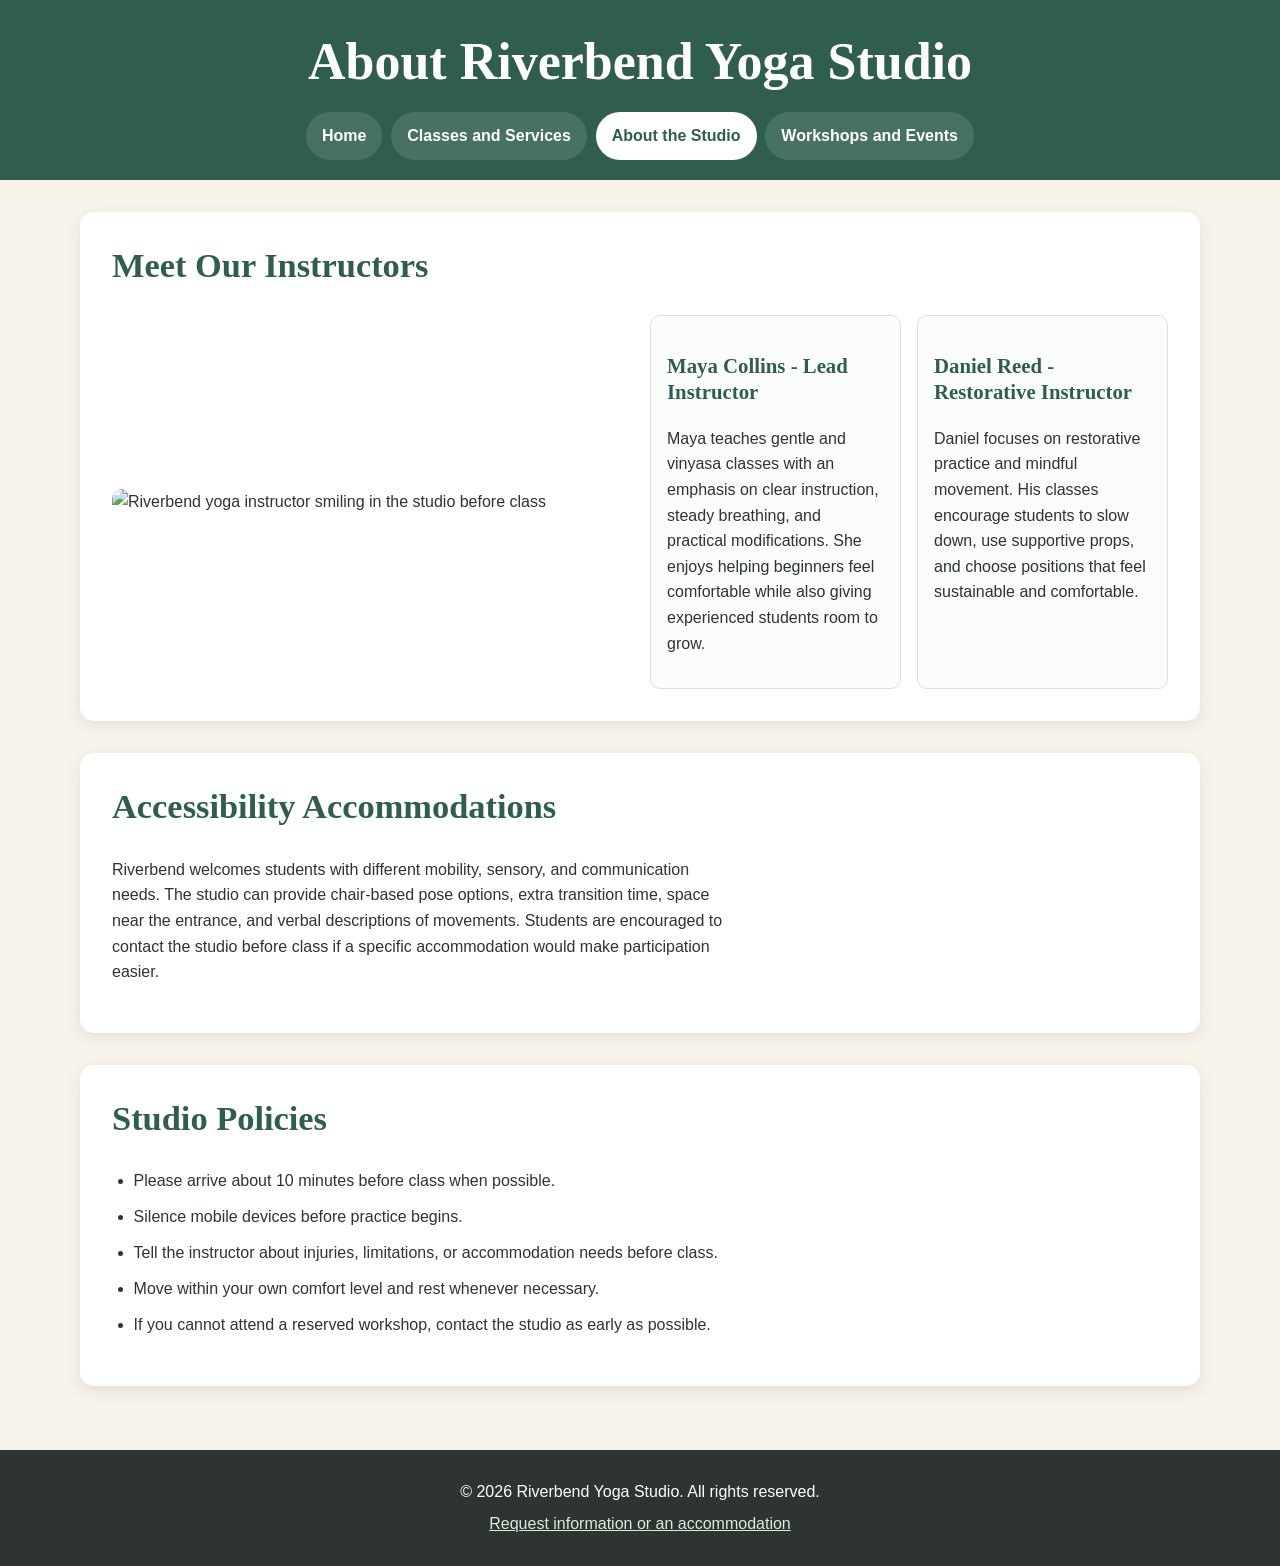
==== about.html @ 251b4068 "Add files via upload Add Riverbend Yoga Studio website" ====
<!DOCTYPE html>
<html lang="en">
<head>
    <meta charset="UTF-8">
    <meta name="viewport" content="width=device-width, initial-scale=1.0">
    <title>Riverbend Yoga Studio | About</title>
    <link rel="stylesheet" href="styles.css">
</head>
<body>
    <header>
        <h1>About Riverbend Yoga Studio</h1>
        <nav aria-label="Main navigation">
            <a href="index.html">Home</a>
            <a href="services.html">Classes and Services</a>
            <a href="about.html" aria-current="page">About the Studio</a>
            <a href="events.html">Workshops and Events</a>
        </nav>
    </header>

    <main>
        <section aria-labelledby="instructors-heading">
            <h2 id="instructors-heading">Meet Our Instructors</h2>
            <div class="split-layout">
                <img src="yoga-instructor.jpg" alt="Riverbend yoga instructor smiling in the studio before class">
                <div class="card-grid">
                    <article class="card">
                        <h3>Maya Collins - Lead Instructor</h3>
                        <p>Maya teaches gentle and vinyasa classes with an emphasis on clear instruction, steady breathing, and practical modifications. She enjoys helping beginners feel comfortable while also giving experienced students room to grow.</p>
                    </article>

                    <article class="card">
                        <h3>Daniel Reed - Restorative Instructor</h3>
                        <p>Daniel focuses on restorative practice and mindful movement. His classes encourage students to slow down, use supportive props, and choose positions that feel sustainable and comfortable.</p>
                    </article>
                </div>
            </div>
        </section>

        <section aria-labelledby="accessibility-heading">
            <h2 id="accessibility-heading">Accessibility Accommodations</h2>
            <p>Riverbend welcomes students with different mobility, sensory, and communication needs. The studio can provide chair-based pose options, extra transition time, space near the entrance, and verbal descriptions of movements. Students are encouraged to contact the studio before class if a specific accommodation would make participation easier.</p>
        </section>

        <section aria-labelledby="policies-heading">
            <h2 id="policies-heading">Studio Policies</h2>
            <ul class="policy-list">
                <li>Please arrive about 10 minutes before class when possible.</li>
                <li>Silence mobile devices before practice begins.</li>
                <li>Tell the instructor about injuries, limitations, or accommodation needs before class.</li>
                <li>Move within your own comfort level and rest whenever necessary.</li>
                <li>If you cannot attend a reserved workshop, contact the studio as early as possible.</li>
            </ul>
        </section>
    </main>

    <footer>
        <p>&copy; 2026 Riverbend Yoga Studio. All rights reserved.</p>
        <p><a href="events.html">Request information or an accommodation</a></p>
    </footer>
</body>
</html>
---- styles.css ----
/* Riverbend Yoga Studio - Touchstone Task 3
   Mobile-first responsive stylesheet */

:root {
    --forest: #2f5d50;
    --sage: #a8c3ad;
    --cream: #f7f3ea;
    --charcoal: #2d3432;
    --white: #ffffff;
    --shadow: 0 4px 14px rgba(45, 52, 50, 0.10);
}

* {
    box-sizing: border-box;
}

html {
    scroll-behavior: smooth;
}

body {
    margin: 0;
    background-color: var(--cream);
    color: var(--charcoal);
    font-family: Arial, Helvetica, sans-serif;
    font-size: 1rem;
    line-height: 1.6;
}

img,
picture img,
video {
    display: block;
    width: 100%;
    max-width: 100%;
    height: auto;
    border-radius: 10px;
}

audio {
    width: 100%;
    max-width: 38rem;
}

a {
    color: var(--forest);
}

a:hover {
    color: #1e4037;
}

a:focus-visible,
button:focus-visible,
input:focus-visible,
select:focus-visible,
textarea:focus-visible {
    outline: 3px solid var(--sage);
    outline-offset: 3px;
}

header {
    background-color: var(--forest);
    color: var(--white);
    padding: 2rem 1rem 1.25rem;
    text-align: center;
}

header h1 {
    margin: 0;
    font-family: Georgia, "Times New Roman", serif;
    font-size: clamp(2rem, 8vw, 3.25rem);
    line-height: 1.15;
}

header > p {
    max-width: 42rem;
    margin: 0.75rem auto 1.25rem;
}

nav {
    display: flex;
    flex-direction: column;
    gap: 0.55rem;
    max-width: 70rem;
    margin: 1.25rem auto 0;
}

nav a {
    display: block;
    padding: 0.7rem 1rem;
    border-radius: 999px;
    background-color: rgba(255, 255, 255, 0.12);
    color: var(--white);
    font-weight: 700;
    text-decoration: none;
}

nav a:hover,
nav a:focus-visible,
nav a[aria-current="page"] {
    background-color: var(--white);
    color: var(--forest);
}

main {
    width: min(100% - 2rem, 70rem);
    margin: 0 auto;
    padding: 2rem 0;
}

section {
    margin-bottom: 1.5rem;
    padding: 1.35rem;
    border-radius: 14px;
    background-color: var(--white);
    box-shadow: var(--shadow);
}

h2,
h3 {
    font-family: Georgia, "Times New Roman", serif;
    color: var(--forest);
    line-height: 1.25;
}

h2 {
    margin-top: 0;
    font-size: clamp(1.55rem, 5vw, 2.15rem);
}

h3 {
    font-size: 1.3rem;
}

p,
li {
    max-width: 70ch;
}

ul {
    padding-left: 1.35rem;
}

.card-grid {
    display: flex;
    flex-direction: column;
    gap: 1rem;
}

.card {
    flex: 1 1 0;
    padding: 1rem;
    border: 1px solid #d8e2d9;
    border-radius: 10px;
    background-color: #fbfdfb;
}

.split-layout {
    display: flex;
    flex-direction: column;
    gap: 1.25rem;
    align-items: flex-start;
}

.split-layout > * {
    flex: 1 1 0;
    min-width: 0;
}

.schedule-list li,
.policy-list li,
.pricing-list li,
.workshop-list li {
    margin-bottom: 0.65rem;
}

figure {
    margin: 1.5rem 0 0;
}

figcaption {
    padding-top: 0.65rem;
    font-size: 0.95rem;
    font-style: italic;
    color: #4d5955;
}

form {
    display: flex;
    flex-direction: column;
    gap: 1rem;
}

fieldset {
    display: flex;
    flex-direction: column;
    gap: 0.5rem;
    margin: 0;
    padding: 1rem;
    border: 1px solid #bccfc0;
    border-radius: 10px;
}

legend {
    padding: 0 0.4rem;
    color: var(--forest);
    font-family: Georgia, "Times New Roman", serif;
    font-weight: 700;
}

label {
    font-weight: 700;
}

input,
select,
textarea {
    width: 100%;
    padding: 0.72rem;
    border: 1px solid #7c9188;
    border-radius: 7px;
    background-color: var(--white);
    color: var(--charcoal);
    font: inherit;
}

textarea {
    resize: vertical;
}

.radio-group {
    display: flex;
    flex-wrap: wrap;
    gap: 1rem;
}

.radio-option {
    display: flex;
    align-items: center;
    gap: 0.45rem;
}

.radio-option input {
    width: auto;
}

button {
    align-self: flex-start;
    padding: 0.8rem 1.25rem;
    border: 0;
    border-radius: 999px;
    background-color: var(--forest);
    color: var(--white);
    font: inherit;
    font-weight: 700;
    cursor: pointer;
}

button:hover {
    background-color: #23473d;
}

footer {
    padding: 1.5rem 1rem;
    background-color: var(--charcoal);
    color: var(--white);
    text-align: center;
}

footer p {
    max-width: none;
    margin: 0.35rem auto;
}

footer a {
    color: #d9ecdc;
}

/* Larger-screen layout */
@media (min-width: 48rem) {
    header {
        padding-inline: 2rem;
    }

    nav {
        flex-direction: row;
        flex-wrap: wrap;
        justify-content: center;
    }

    .card-grid {
        flex-direction: row;
        align-items: stretch;
    }

    .split-layout {
        flex-direction: row;
        align-items: center;
    }

    section {
        padding: 2rem;
        margin-bottom: 2rem;
    }

    form {
        max-width: 52rem;
    }
}
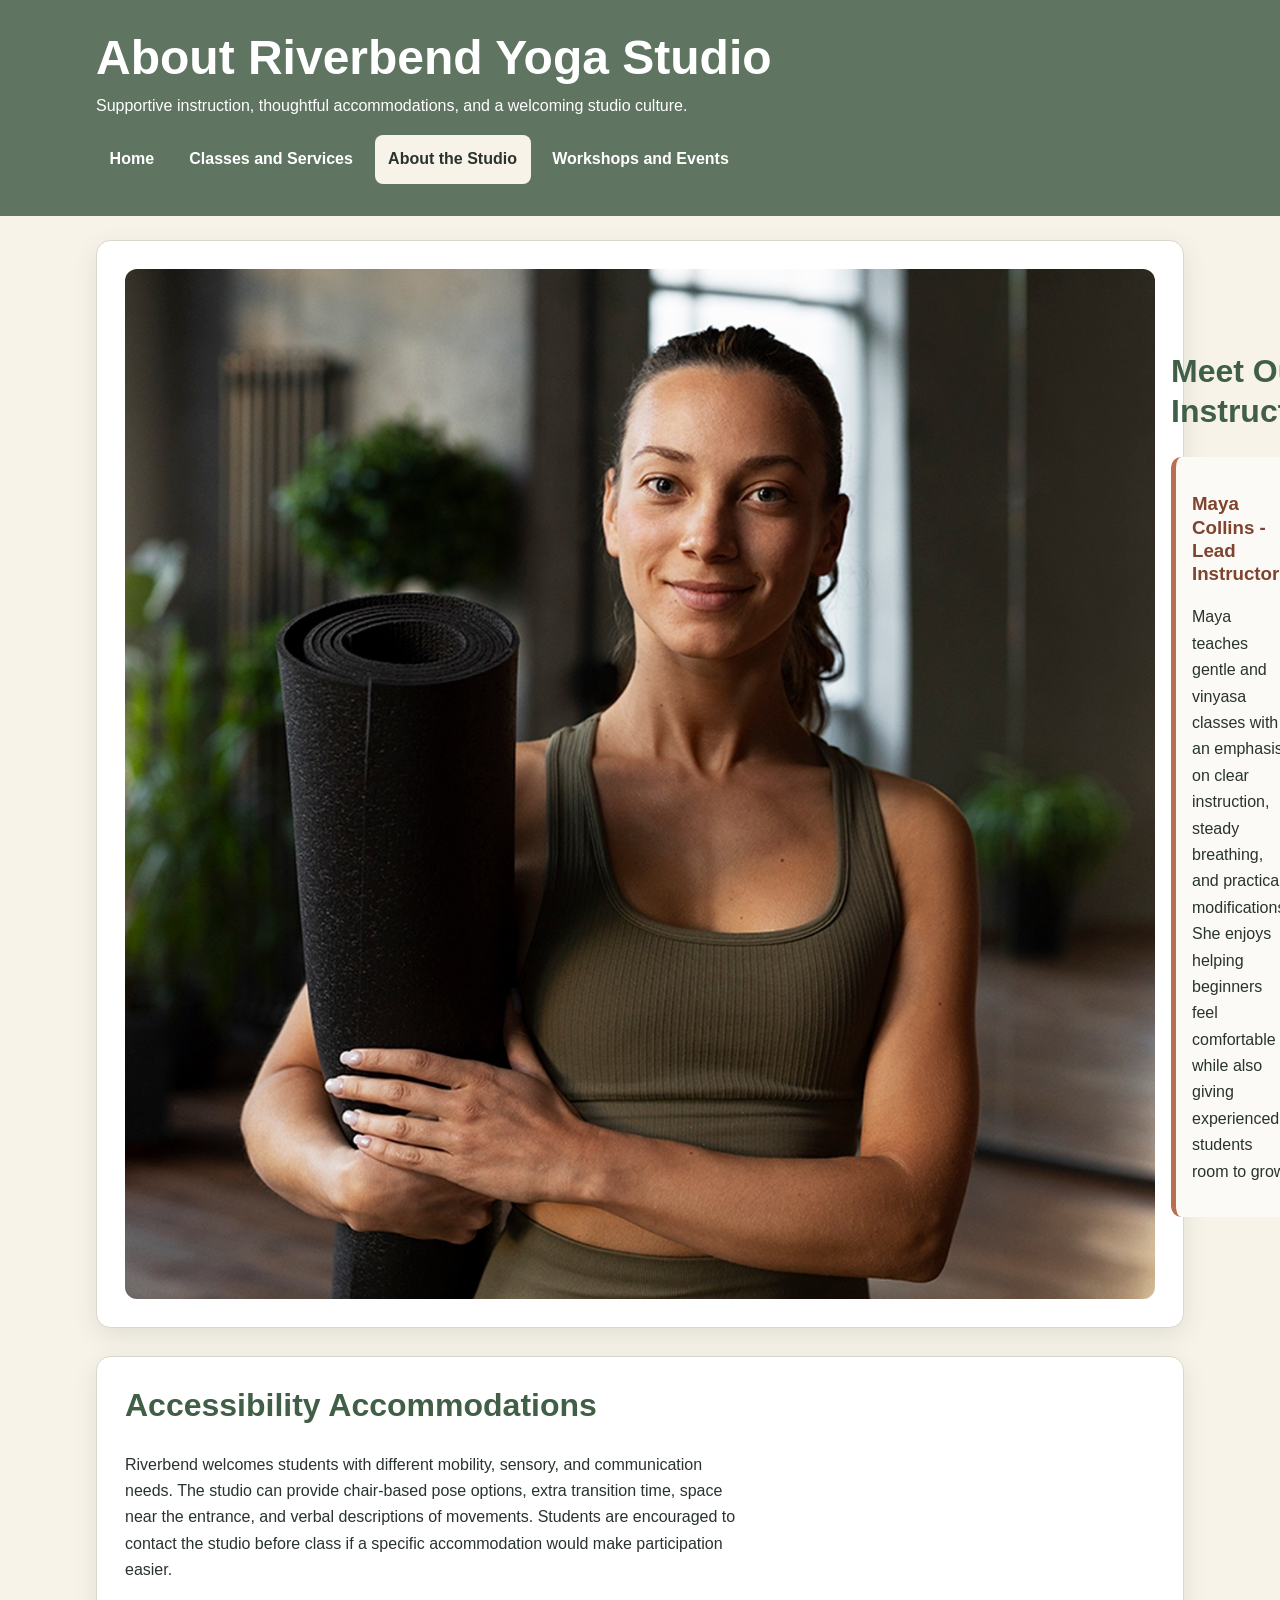
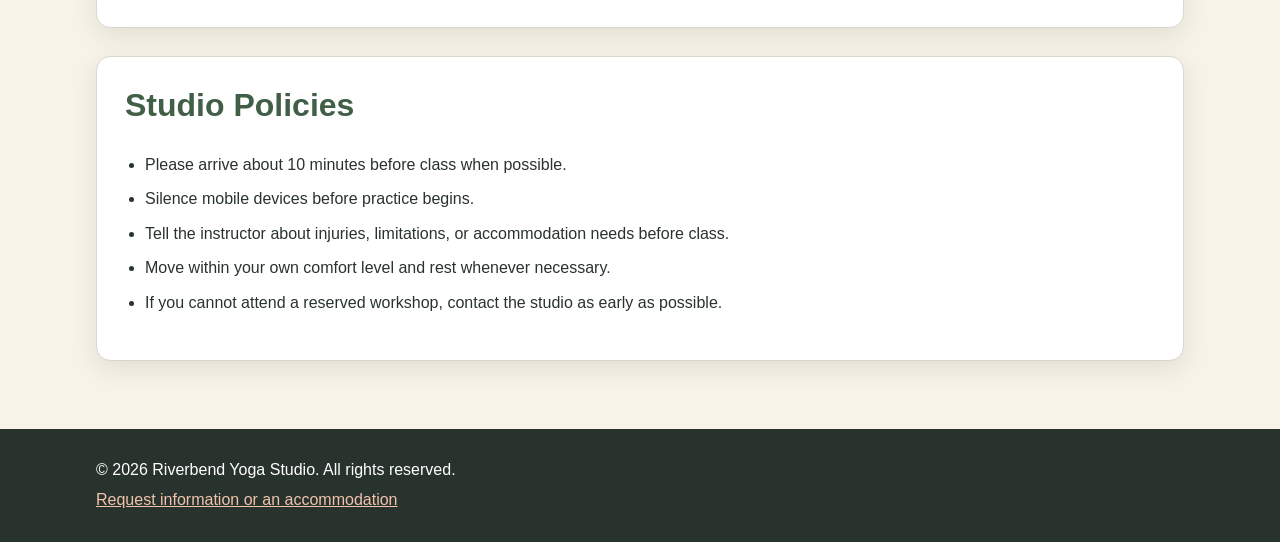
==== commit f6ff0eac: "Add files via upload" ====
--- a/about.html
+++ b/about.html
@@ -1,61 +1,67 @@
 <!DOCTYPE html>
 <html lang="en">
 <head>
-    <meta charset="UTF-8">
-    <meta name="viewport" content="width=device-width, initial-scale=1.0">
-    <title>Riverbend Yoga Studio | About</title>
-    <link rel="stylesheet" href="styles.css">
+  <meta charset="UTF-8">
+  <meta name="viewport" content="width=device-width, initial-scale=1.0">
+  <title>Riverbend Yoga Studio | About</title>
+  <link rel="stylesheet" href="styles.css">
 </head>
 <body>
-    <header>
-        <h1>About Riverbend Yoga Studio</h1>
-        <nav aria-label="Main navigation">
-            <a href="index.html">Home</a>
-            <a href="services.html">Classes and Services</a>
-            <a href="about.html" aria-current="page">About the Studio</a>
-            <a href="events.html">Workshops and Events</a>
-        </nav>
-    </header>
+  <header class="site-header">
+    <div class="header-inner">
+      <h1 class="site-title">About Riverbend Yoga Studio</h1>
+      <p class="tagline">Supportive instruction, thoughtful accommodations, and a welcoming studio culture.</p>
+      <nav class="site-nav" aria-label="Main navigation">
+        <a href="index.html">Home</a>
+        <a href="services.html">Classes and Services</a>
+        <a href="about.html" aria-current="page">About the Studio</a>
+        <a href="events.html">Workshops and Events</a>
+      </nav>
+    </div>
+  </header>
 
-    <main>
-        <section aria-labelledby="instructors-heading">
-            <h2 id="instructors-heading">Meet Our Instructors</h2>
-            <div class="split-layout">
-                <img src="yoga-instructor.jpg" alt="Riverbend yoga instructor smiling in the studio before class">
-                <div class="card-grid">
-                    <article class="card">
-                        <h3>Maya Collins - Lead Instructor</h3>
-                        <p>Maya teaches gentle and vinyasa classes with an emphasis on clear instruction, steady breathing, and practical modifications. She enjoys helping beginners feel comfortable while also giving experienced students room to grow.</p>
-                    </article>
+  <main>
+    <section aria-labelledby="instructors-heading">
+      <div class="about-layout">
+        <img src="yoga-instructor.jpg" alt="Riverbend yoga instructor smiling in the studio before class">
+        <div>
+          <h2 id="instructors-heading">Meet Our Instructors</h2>
+          <div class="instructor-grid">
+            <article class="card">
+              <h3>Maya Collins - Lead Instructor</h3>
+              <p>Maya teaches gentle and vinyasa classes with an emphasis on clear instruction, steady breathing, and practical modifications. She enjoys helping beginners feel comfortable while also giving experienced students room to grow.</p>
+            </article>
+            <article class="card">
+              <h3>Daniel Reed - Restorative Instructor</h3>
+              <p>Daniel focuses on restorative practice and mindful movement. His classes encourage students to slow down, use supportive props, and choose positions that feel sustainable and comfortable.</p>
+            </article>
+          </div>
+        </div>
+      </div>
+    </section>
 
-                    <article class="card">
-                        <h3>Daniel Reed - Restorative Instructor</h3>
-                        <p>Daniel focuses on restorative practice and mindful movement. His classes encourage students to slow down, use supportive props, and choose positions that feel sustainable and comfortable.</p>
-                    </article>
-                </div>
-            </div>
-        </section>
+    <section aria-labelledby="accessibility-heading">
+      <h2 id="accessibility-heading">Accessibility Accommodations</h2>
+      <p>Riverbend welcomes students with different mobility, sensory, and communication needs. The studio can provide chair-based pose options, extra transition time, space near the entrance, and verbal descriptions of movements. Students are encouraged to contact the studio before class if a specific accommodation would make participation easier.</p>
+    </section>
 
-        <section aria-labelledby="accessibility-heading">
-            <h2 id="accessibility-heading">Accessibility Accommodations</h2>
-            <p>Riverbend welcomes students with different mobility, sensory, and communication needs. The studio can provide chair-based pose options, extra transition time, space near the entrance, and verbal descriptions of movements. Students are encouraged to contact the studio before class if a specific accommodation would make participation easier.</p>
-        </section>
+    <section aria-labelledby="policies-heading">
+      <h2 id="policies-heading">Studio Policies</h2>
+      <ul class="policy-list">
+        <li>Please arrive about 10 minutes before class when possible.</li>
+        <li>Silence mobile devices before practice begins.</li>
+        <li>Tell the instructor about injuries, limitations, or accommodation needs before class.</li>
+        <li>Move within your own comfort level and rest whenever necessary.</li>
+        <li>If you cannot attend a reserved workshop, contact the studio as early as possible.</li>
+      </ul>
+    </section>
+  </main>
 
-        <section aria-labelledby="policies-heading">
-            <h2 id="policies-heading">Studio Policies</h2>
-            <ul class="policy-list">
-                <li>Please arrive about 10 minutes before class when possible.</li>
-                <li>Silence mobile devices before practice begins.</li>
-                <li>Tell the instructor about injuries, limitations, or accommodation needs before class.</li>
-                <li>Move within your own comfort level and rest whenever necessary.</li>
-                <li>If you cannot attend a reserved workshop, contact the studio as early as possible.</li>
-            </ul>
-        </section>
-    </main>
-
-    <footer>
-        <p>&copy; 2026 Riverbend Yoga Studio. All rights reserved.</p>
-        <p><a href="events.html">Request information or an accommodation</a></p>
-    </footer>
+  <footer class="site-footer">
+    <div class="footer-inner">
+      <p>&copy; 2026 Riverbend Yoga Studio. All rights reserved.</p>
+      <p><a href="events.html">Request information or an accommodation</a></p>
+    </div>
+  </footer>
 </body>
 </html>
--- a/styles.css
+++ b/styles.css
@@ -1,310 +1,312 @@
-/* Riverbend Yoga Studio - Touchstone Task 3
-   Mobile-first responsive stylesheet */
+/* Riverbend Yoga Studio - Touchstone 3
+   Mobile-first responsive design system
+*/
 
 :root {
-    --forest: #2f5d50;
-    --sage: #a8c3ad;
-    --cream: #f7f3ea;
-    --charcoal: #2d3432;
-    --white: #ffffff;
-    --shadow: 0 4px 14px rgba(45, 52, 50, 0.10);
+  --sage: #5f7561;
+  --cream: #f7f3e8;
+  --charcoal: #29332d;
+  --terracotta: #b96f52;
+  --white: #ffffff;
+  --border: #d9d6cb;
+  --shadow: 0 8px 24px rgba(41, 51, 45, 0.10);
 }
 
 * {
-    box-sizing: border-box;
+  box-sizing: border-box;
 }
 
 html {
-    scroll-behavior: smooth;
+  scroll-behavior: smooth;
 }
 
 body {
-    margin: 0;
-    background-color: var(--cream);
-    color: var(--charcoal);
-    font-family: Arial, Helvetica, sans-serif;
-    font-size: 1rem;
-    line-height: 1.6;
+  margin: 0;
+  font-family: Arial, Helvetica, sans-serif;
+  font-size: 1rem;
+  line-height: 1.65;
+  color: var(--charcoal);
+  background: var(--cream);
 }
 
 img,
-picture img,
+picture,
+audio,
 video {
-    display: block;
-    width: 100%;
-    max-width: 100%;
-    height: auto;
-    border-radius: 10px;
-}
-
-audio {
-    width: 100%;
-    max-width: 38rem;
+  max-width: 100%;
+}
+
+img {
+  display: block;
+  width: 100%;
+  height: auto;
+  border-radius: 0.75rem;
 }
 
 a {
-    color: var(--forest);
-}
-
-a:hover {
-    color: #1e4037;
-}
-
-a:focus-visible,
-button:focus-visible,
-input:focus-visible,
-select:focus-visible,
-textarea:focus-visible {
-    outline: 3px solid var(--sage);
-    outline-offset: 3px;
-}
-
-header {
-    background-color: var(--forest);
-    color: var(--white);
-    padding: 2rem 1rem 1.25rem;
-    text-align: center;
-}
-
-header h1 {
-    margin: 0;
-    font-family: Georgia, "Times New Roman", serif;
-    font-size: clamp(2rem, 8vw, 3.25rem);
-    line-height: 1.15;
-}
-
-header > p {
-    max-width: 42rem;
-    margin: 0.75rem auto 1.25rem;
-}
-
-nav {
-    display: flex;
-    flex-direction: column;
-    gap: 0.55rem;
-    max-width: 70rem;
-    margin: 1.25rem auto 0;
-}
-
-nav a {
-    display: block;
-    padding: 0.7rem 1rem;
-    border-radius: 999px;
-    background-color: rgba(255, 255, 255, 0.12);
-    color: var(--white);
-    font-weight: 700;
-    text-decoration: none;
-}
-
-nav a:hover,
-nav a:focus-visible,
-nav a[aria-current="page"] {
-    background-color: var(--white);
-    color: var(--forest);
+  color: #405f46;
+}
+
+a:hover,
+a:focus-visible {
+  color: #7f442f;
+}
+
+.site-header {
+  background: var(--sage);
+  color: var(--white);
+  padding: 1.5rem 1rem;
+}
+
+.header-inner,
+main,
+.footer-inner {
+  width: min(100% - 2rem, 68rem);
+  margin-inline: auto;
+}
+
+.site-title {
+  margin: 0;
+  font-size: clamp(1.9rem, 7vw, 3rem);
+  line-height: 1.1;
+}
+
+.tagline {
+  margin: 0.5rem 0 1rem;
+  max-width: 42rem;
+}
+
+.site-nav {
+  display: flex;
+  flex-direction: column;
+  gap: 0.5rem;
+}
+
+.site-nav a {
+  display: block;
+  padding: 0.7rem 0.85rem;
+  border-radius: 0.5rem;
+  color: var(--white);
+  text-decoration: none;
+  font-weight: 700;
+}
+
+.site-nav a:hover,
+.site-nav a:focus-visible,
+.site-nav a[aria-current="page"] {
+  background: var(--cream);
+  color: var(--charcoal);
 }
 
 main {
-    width: min(100% - 2rem, 70rem);
-    margin: 0 auto;
-    padding: 2rem 0;
+  padding-block: 1.5rem 2.5rem;
 }
 
 section {
-    margin-bottom: 1.5rem;
-    padding: 1.35rem;
-    border-radius: 14px;
-    background-color: var(--white);
-    box-shadow: var(--shadow);
-}
-
+  margin-bottom: 1.25rem;
+  padding: 1.25rem;
+  background: var(--white);
+  border: 1px solid var(--border);
+  border-radius: 0.9rem;
+  box-shadow: var(--shadow);
+}
+
+h1,
 h2,
 h3 {
-    font-family: Georgia, "Times New Roman", serif;
-    color: var(--forest);
-    line-height: 1.25;
+  line-height: 1.25;
 }
 
 h2 {
-    margin-top: 0;
-    font-size: clamp(1.55rem, 5vw, 2.15rem);
+  margin-top: 0;
+  color: #405f46;
+  font-size: clamp(1.45rem, 5vw, 2rem);
 }
 
 h3 {
-    font-size: 1.3rem;
+  color: #7f442f;
 }
 
 p,
 li {
-    max-width: 70ch;
+  max-width: 70ch;
 }
 
 ul {
-    padding-left: 1.35rem;
-}
-
-.card-grid {
-    display: flex;
-    flex-direction: column;
-    gap: 1rem;
+  padding-left: 1.25rem;
+}
+
+.card-row,
+.instructor-grid {
+  display: flex;
+  flex-direction: column;
+  gap: 1rem;
 }
 
 .card {
-    flex: 1 1 0;
-    padding: 1rem;
-    border: 1px solid #d8e2d9;
-    border-radius: 10px;
-    background-color: #fbfdfb;
-}
-
-.split-layout {
-    display: flex;
-    flex-direction: column;
-    gap: 1.25rem;
-    align-items: flex-start;
-}
-
-.split-layout > * {
-    flex: 1 1 0;
-    min-width: 0;
+  flex: 1 1 0;
+  padding: 1rem;
+  background: #fbfaf6;
+  border-left: 0.35rem solid var(--terracotta);
+  border-radius: 0.65rem;
+}
+
+.feature-layout,
+.about-layout,
+.event-layout {
+  display: flex;
+  flex-direction: column;
+  gap: 1rem;
+  align-items: flex-start;
+}
+
+.feature-layout > *,
+.about-layout > *,
+.event-layout > * {
+  flex: 1 1 0;
 }
 
 .schedule-list li,
-.policy-list li,
-.pricing-list li,
-.workshop-list li {
-    margin-bottom: 0.65rem;
+.policy-list li {
+  margin-bottom: 0.5rem;
 }
 
 figure {
-    margin: 1.5rem 0 0;
+  margin: 0;
 }
 
 figcaption {
-    padding-top: 0.65rem;
-    font-size: 0.95rem;
-    font-style: italic;
-    color: #4d5955;
+  margin-top: 0.55rem;
+  font-size: 0.95rem;
+  color: #4d5a52;
+}
+
+audio {
+  width: 100%;
 }
 
 form {
-    display: flex;
-    flex-direction: column;
-    gap: 1rem;
+  max-width: 52rem;
 }
 
 fieldset {
-    display: flex;
-    flex-direction: column;
-    gap: 0.5rem;
-    margin: 0;
-    padding: 1rem;
-    border: 1px solid #bccfc0;
-    border-radius: 10px;
+  margin: 0 0 1rem;
+  padding: 1rem;
+  border: 1px solid #b8bcae;
+  border-radius: 0.65rem;
 }
 
 legend {
-    padding: 0 0.4rem;
-    color: var(--forest);
-    font-family: Georgia, "Times New Roman", serif;
-    font-weight: 700;
+  padding-inline: 0.35rem;
+  font-weight: 700;
+  color: #405f46;
 }
 
 label {
-    font-weight: 700;
-}
-
-input,
+  display: block;
+  margin-top: 0.75rem;
+  margin-bottom: 0.3rem;
+  font-weight: 700;
+}
+
+input:not([type="radio"]),
 select,
 textarea {
-    width: 100%;
-    padding: 0.72rem;
-    border: 1px solid #7c9188;
-    border-radius: 7px;
-    background-color: var(--white);
-    color: var(--charcoal);
-    font: inherit;
-}
-
-textarea {
-    resize: vertical;
-}
-
-.radio-group {
-    display: flex;
+  width: 100%;
+  padding: 0.75rem;
+  border: 1px solid #8f978d;
+  border-radius: 0.45rem;
+  background: var(--white);
+  color: var(--charcoal);
+  font: inherit;
+}
+
+input:focus,
+select:focus,
+textarea:focus,
+button:focus-visible,
+a:focus-visible {
+  outline: 3px solid #e2a98f;
+  outline-offset: 2px;
+}
+
+.radio-row {
+  display: flex;
+  flex-wrap: wrap;
+  gap: 1rem;
+  margin-top: 0.5rem;
+}
+
+.radio-option {
+  display: flex;
+  align-items: center;
+  gap: 0.4rem;
+}
+
+.radio-option label {
+  display: inline;
+  margin: 0;
+}
+
+button {
+  border: 0;
+  border-radius: 0.5rem;
+  padding: 0.8rem 1.1rem;
+  background: var(--terracotta);
+  color: var(--white);
+  font: inherit;
+  font-weight: 700;
+  cursor: pointer;
+}
+
+button:hover {
+  filter: brightness(0.92);
+}
+
+.site-footer {
+  background: var(--charcoal);
+  color: var(--white);
+  padding: 1.5rem 1rem;
+}
+
+.site-footer a {
+  color: #f1c3ad;
+}
+
+.site-footer p {
+  margin: 0.25rem 0;
+}
+
+@media (min-width: 48rem) {
+  .site-header {
+    padding-block: 2rem;
+  }
+
+  .site-nav {
+    flex-direction: row;
     flex-wrap: wrap;
-    gap: 1rem;
-}
-
-.radio-option {
-    display: flex;
+  }
+
+  .card-row,
+  .instructor-grid {
+    flex-direction: row;
+  }
+
+  .feature-layout,
+  .about-layout,
+  .event-layout {
+    flex-direction: row;
     align-items: center;
-    gap: 0.45rem;
-}
-
-.radio-option input {
-    width: auto;
-}
-
-button {
-    align-self: flex-start;
-    padding: 0.8rem 1.25rem;
-    border: 0;
-    border-radius: 999px;
-    background-color: var(--forest);
-    color: var(--white);
-    font: inherit;
-    font-weight: 700;
-    cursor: pointer;
-}
-
-button:hover {
-    background-color: #23473d;
-}
-
-footer {
-    padding: 1.5rem 1rem;
-    background-color: var(--charcoal);
-    color: var(--white);
-    text-align: center;
-}
-
-footer p {
-    max-width: none;
-    margin: 0.35rem auto;
-}
-
-footer a {
-    color: #d9ecdc;
-}
-
-/* Larger-screen layout */
-@media (min-width: 48rem) {
-    header {
-        padding-inline: 2rem;
-    }
-
-    nav {
-        flex-direction: row;
-        flex-wrap: wrap;
-        justify-content: center;
-    }
-
-    .card-grid {
-        flex-direction: row;
-        align-items: stretch;
-    }
-
-    .split-layout {
-        flex-direction: row;
-        align-items: center;
-    }
-
-    section {
-        padding: 2rem;
-        margin-bottom: 2rem;
-    }
-
-    form {
-        max-width: 52rem;
-    }
-}
+  }
+
+  .feature-layout > :first-child,
+  .about-layout > :first-child,
+  .event-layout > :first-child {
+    flex-basis: 46%;
+  }
+
+  section {
+    padding: 1.75rem;
+    margin-bottom: 1.75rem;
+  }
+}
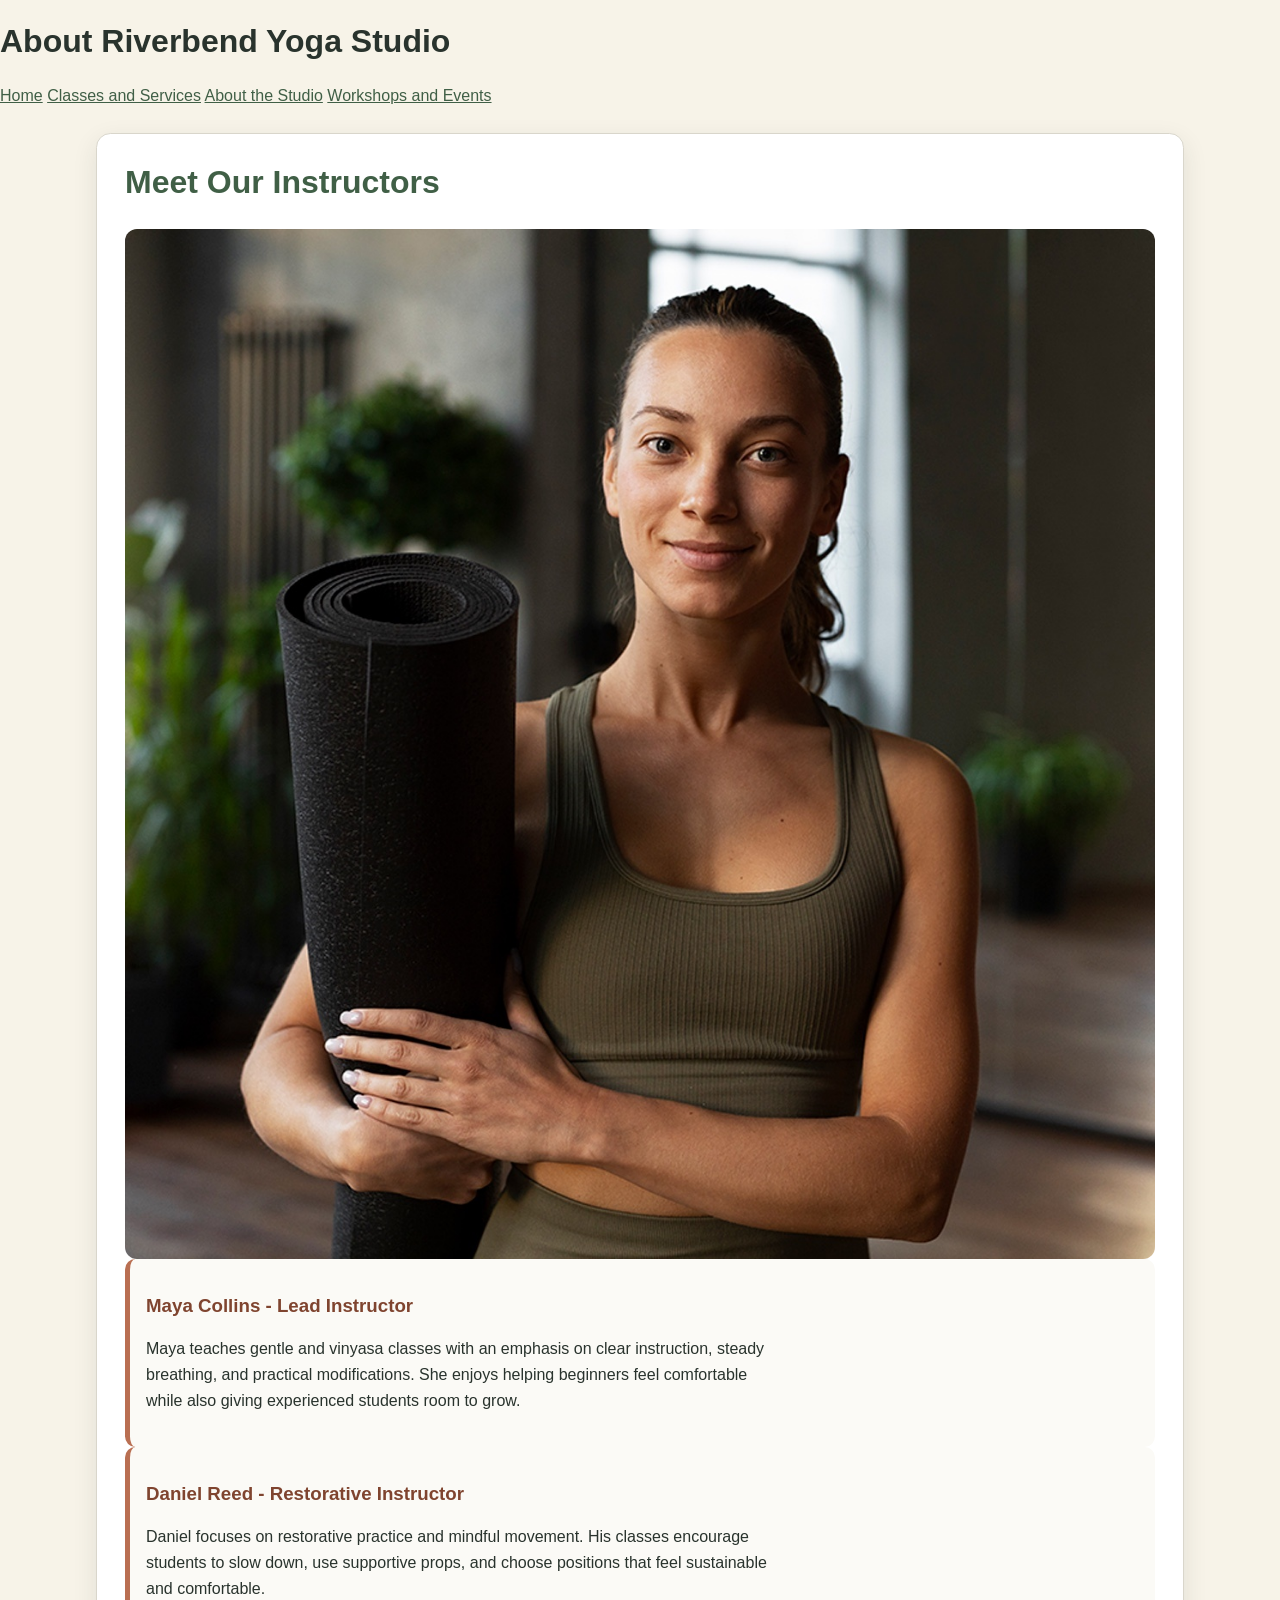
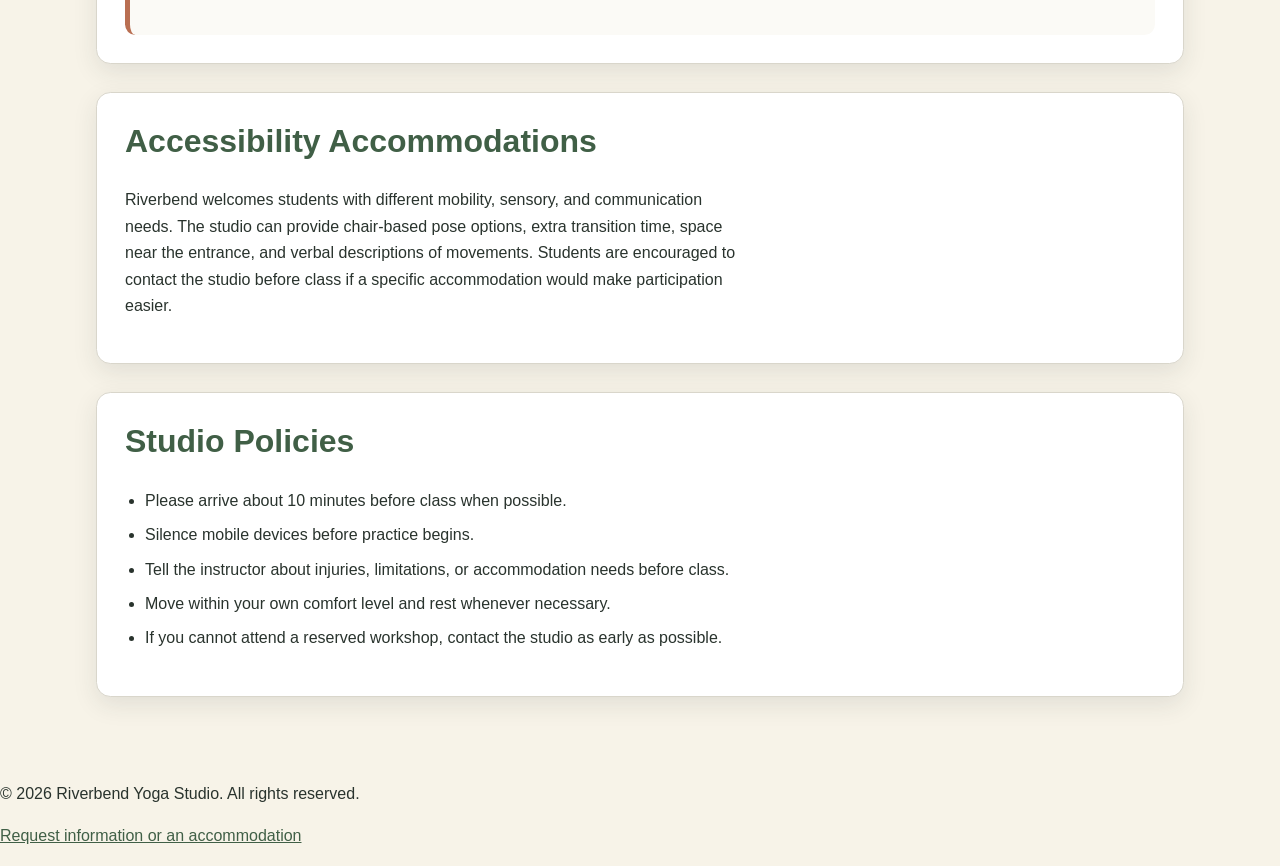
==== commit 8debd31f: "Add files via upload" ====
--- a/about.html
+++ b/about.html
@@ -1,67 +1,61 @@
 <!DOCTYPE html>
 <html lang="en">
 <head>
-  <meta charset="UTF-8">
-  <meta name="viewport" content="width=device-width, initial-scale=1.0">
-  <title>Riverbend Yoga Studio | About</title>
-  <link rel="stylesheet" href="styles.css">
+    <meta charset="UTF-8">
+    <meta name="viewport" content="width=device-width, initial-scale=1.0">
+    <title>Riverbend Yoga Studio | About</title>
+    <link rel="stylesheet" href="styles.css">
 </head>
 <body>
-  <header class="site-header">
-    <div class="header-inner">
-      <h1 class="site-title">About Riverbend Yoga Studio</h1>
-      <p class="tagline">Supportive instruction, thoughtful accommodations, and a welcoming studio culture.</p>
-      <nav class="site-nav" aria-label="Main navigation">
-        <a href="index.html">Home</a>
-        <a href="services.html">Classes and Services</a>
-        <a href="about.html" aria-current="page">About the Studio</a>
-        <a href="events.html">Workshops and Events</a>
-      </nav>
-    </div>
-  </header>
+    <header>
+        <h1>About Riverbend Yoga Studio</h1>
+        <nav aria-label="Main navigation">
+            <a href="index.html">Home</a>
+            <a href="services.html">Classes and Services</a>
+            <a href="about.html" aria-current="page">About the Studio</a>
+            <a href="events.html">Workshops and Events</a>
+        </nav>
+    </header>
 
-  <main>
-    <section aria-labelledby="instructors-heading">
-      <div class="about-layout">
-        <img src="yoga-instructor.jpg" alt="Riverbend yoga instructor smiling in the studio before class">
-        <div>
-          <h2 id="instructors-heading">Meet Our Instructors</h2>
-          <div class="instructor-grid">
-            <article class="card">
-              <h3>Maya Collins - Lead Instructor</h3>
-              <p>Maya teaches gentle and vinyasa classes with an emphasis on clear instruction, steady breathing, and practical modifications. She enjoys helping beginners feel comfortable while also giving experienced students room to grow.</p>
-            </article>
-            <article class="card">
-              <h3>Daniel Reed - Restorative Instructor</h3>
-              <p>Daniel focuses on restorative practice and mindful movement. His classes encourage students to slow down, use supportive props, and choose positions that feel sustainable and comfortable.</p>
-            </article>
-          </div>
-        </div>
-      </div>
-    </section>
+    <main>
+        <section aria-labelledby="instructors-heading">
+            <h2 id="instructors-heading">Meet Our Instructors</h2>
+            <div class="split-layout">
+                <img src="yoga-instructor.jpg" alt="Riverbend yoga instructor smiling in the studio before class">
+                <div class="card-grid">
+                    <article class="card">
+                        <h3>Maya Collins - Lead Instructor</h3>
+                        <p>Maya teaches gentle and vinyasa classes with an emphasis on clear instruction, steady breathing, and practical modifications. She enjoys helping beginners feel comfortable while also giving experienced students room to grow.</p>
+                    </article>
 
-    <section aria-labelledby="accessibility-heading">
-      <h2 id="accessibility-heading">Accessibility Accommodations</h2>
-      <p>Riverbend welcomes students with different mobility, sensory, and communication needs. The studio can provide chair-based pose options, extra transition time, space near the entrance, and verbal descriptions of movements. Students are encouraged to contact the studio before class if a specific accommodation would make participation easier.</p>
-    </section>
+                    <article class="card">
+                        <h3>Daniel Reed - Restorative Instructor</h3>
+                        <p>Daniel focuses on restorative practice and mindful movement. His classes encourage students to slow down, use supportive props, and choose positions that feel sustainable and comfortable.</p>
+                    </article>
+                </div>
+            </div>
+        </section>
 
-    <section aria-labelledby="policies-heading">
-      <h2 id="policies-heading">Studio Policies</h2>
-      <ul class="policy-list">
-        <li>Please arrive about 10 minutes before class when possible.</li>
-        <li>Silence mobile devices before practice begins.</li>
-        <li>Tell the instructor about injuries, limitations, or accommodation needs before class.</li>
-        <li>Move within your own comfort level and rest whenever necessary.</li>
-        <li>If you cannot attend a reserved workshop, contact the studio as early as possible.</li>
-      </ul>
-    </section>
-  </main>
+        <section aria-labelledby="accessibility-heading">
+            <h2 id="accessibility-heading">Accessibility Accommodations</h2>
+            <p>Riverbend welcomes students with different mobility, sensory, and communication needs. The studio can provide chair-based pose options, extra transition time, space near the entrance, and verbal descriptions of movements. Students are encouraged to contact the studio before class if a specific accommodation would make participation easier.</p>
+        </section>
 
-  <footer class="site-footer">
-    <div class="footer-inner">
-      <p>&copy; 2026 Riverbend Yoga Studio. All rights reserved.</p>
-      <p><a href="events.html">Request information or an accommodation</a></p>
-    </div>
-  </footer>
+        <section aria-labelledby="policies-heading">
+            <h2 id="policies-heading">Studio Policies</h2>
+            <ul class="policy-list">
+                <li>Please arrive about 10 minutes before class when possible.</li>
+                <li>Silence mobile devices before practice begins.</li>
+                <li>Tell the instructor about injuries, limitations, or accommodation needs before class.</li>
+                <li>Move within your own comfort level and rest whenever necessary.</li>
+                <li>If you cannot attend a reserved workshop, contact the studio as early as possible.</li>
+            </ul>
+        </section>
+    </main>
+
+    <footer>
+        <p>&copy; 2026 Riverbend Yoga Studio. All rights reserved.</p>
+        <p><a href="events.html">Request information or an accommodation</a></p>
+    </footer>
 </body>
 </html>
--- a/styles.css
+++ b/styles.css
@@ -310,3 +310,70 @@
     margin-bottom: 1.75rem;
   }
 }
+
+
+/* Touchstone 4: interactive feature and validation */
+.finder-controls {
+  display: flex;
+  flex-direction: column;
+  gap: 1rem;
+  margin-bottom: 1rem;
+}
+
+.finder-controls > div {
+  flex: 1;
+}
+
+.class-result {
+  margin-top: 1rem;
+  min-height: 2rem;
+}
+
+.recommendation-card {
+  border-left: 0.35rem solid var(--terracotta);
+  background: var(--cream);
+  padding: 1rem;
+  border-radius: 0.55rem;
+}
+
+.recommendation-card h3 {
+  margin-top: 0;
+}
+
+.saved-note {
+  font-size: 0.95rem;
+  font-weight: 700;
+  color: #405f46;
+}
+
+.field-error {
+  min-height: 1.35rem;
+  margin: 0.25rem 0 0.6rem;
+  color: #9b2c1f;
+  font-size: 0.92rem;
+  font-weight: 700;
+}
+
+.input-error {
+  border-color: #9b2c1f !important;
+  outline: 2px solid rgba(155, 44, 31, 0.16);
+}
+
+.form-status {
+  margin-top: 1rem;
+  padding: 0;
+  font-weight: 700;
+}
+
+.form-status.success {
+  padding: 0.85rem 1rem;
+  border-radius: 0.5rem;
+  background: #edf6ee;
+  color: #315c37;
+}
+
+@media (min-width: 48rem) {
+  .finder-controls {
+    flex-direction: row;
+  }
+}
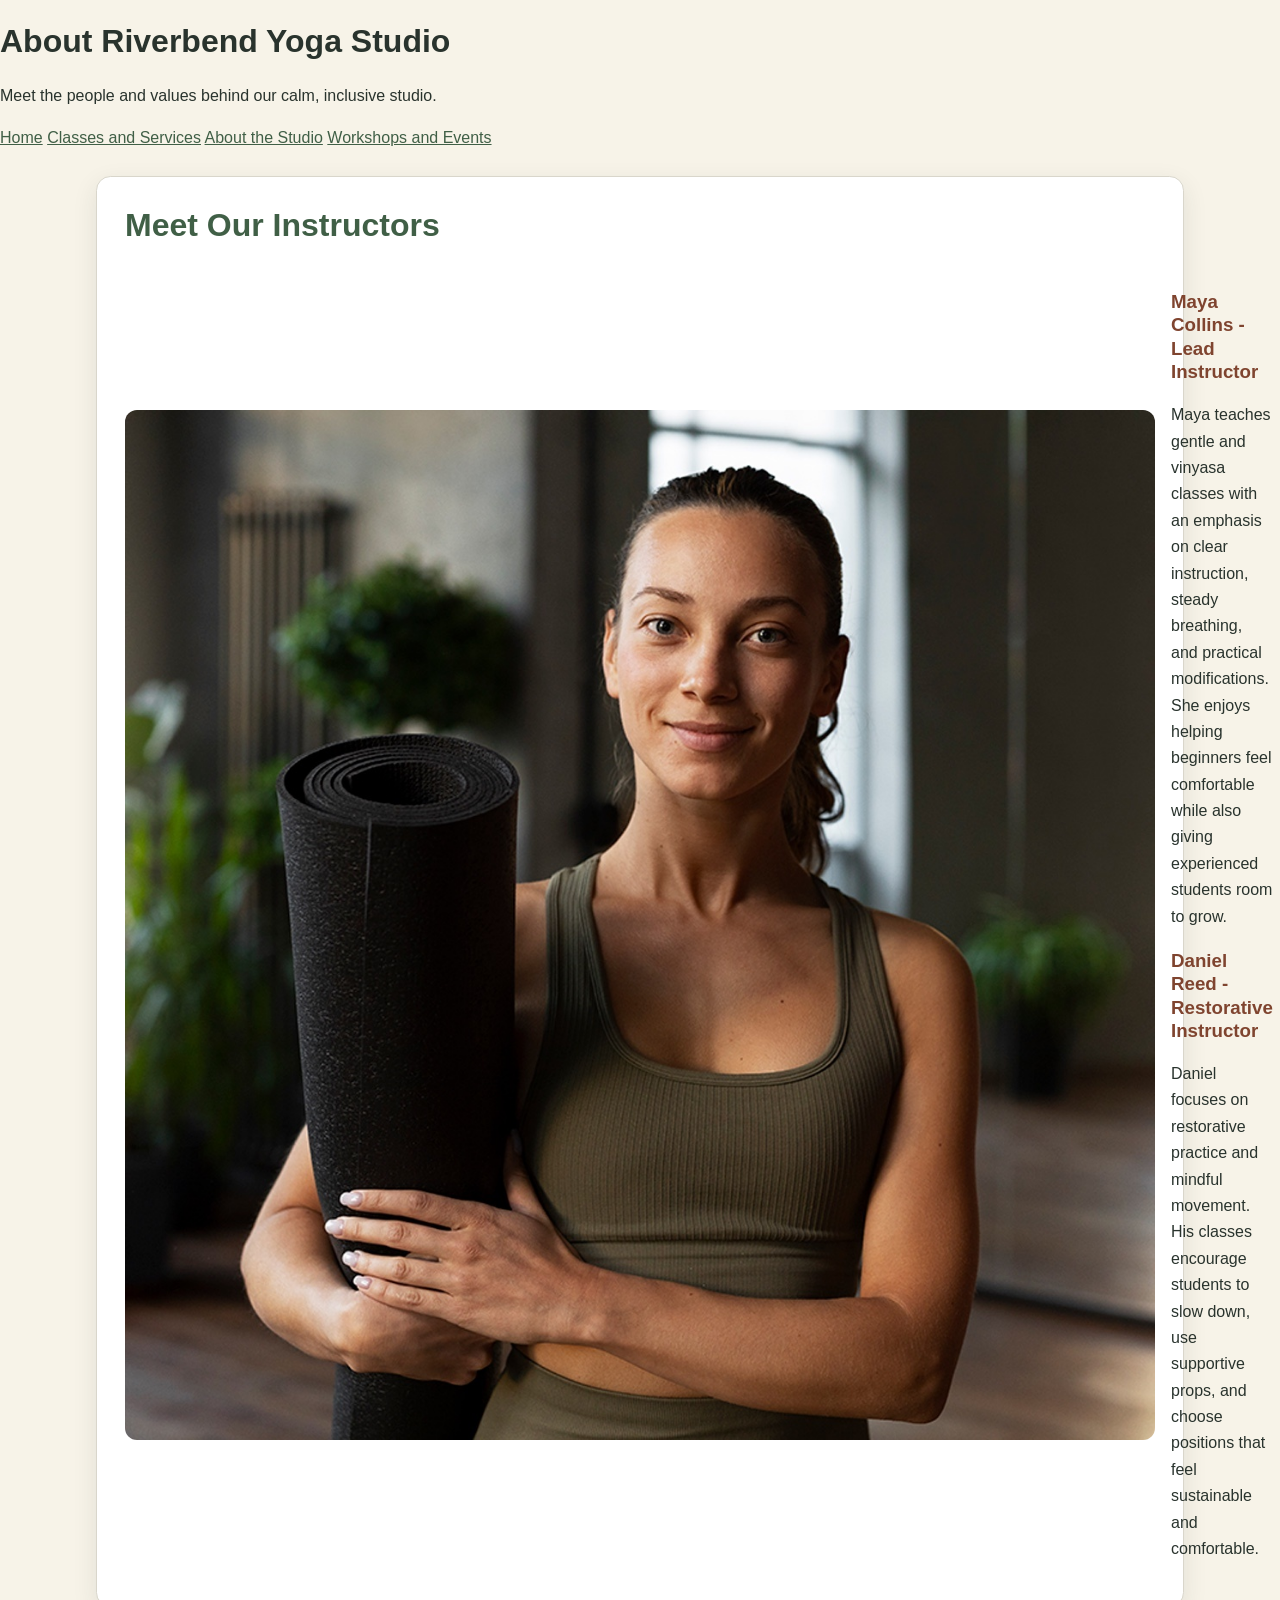
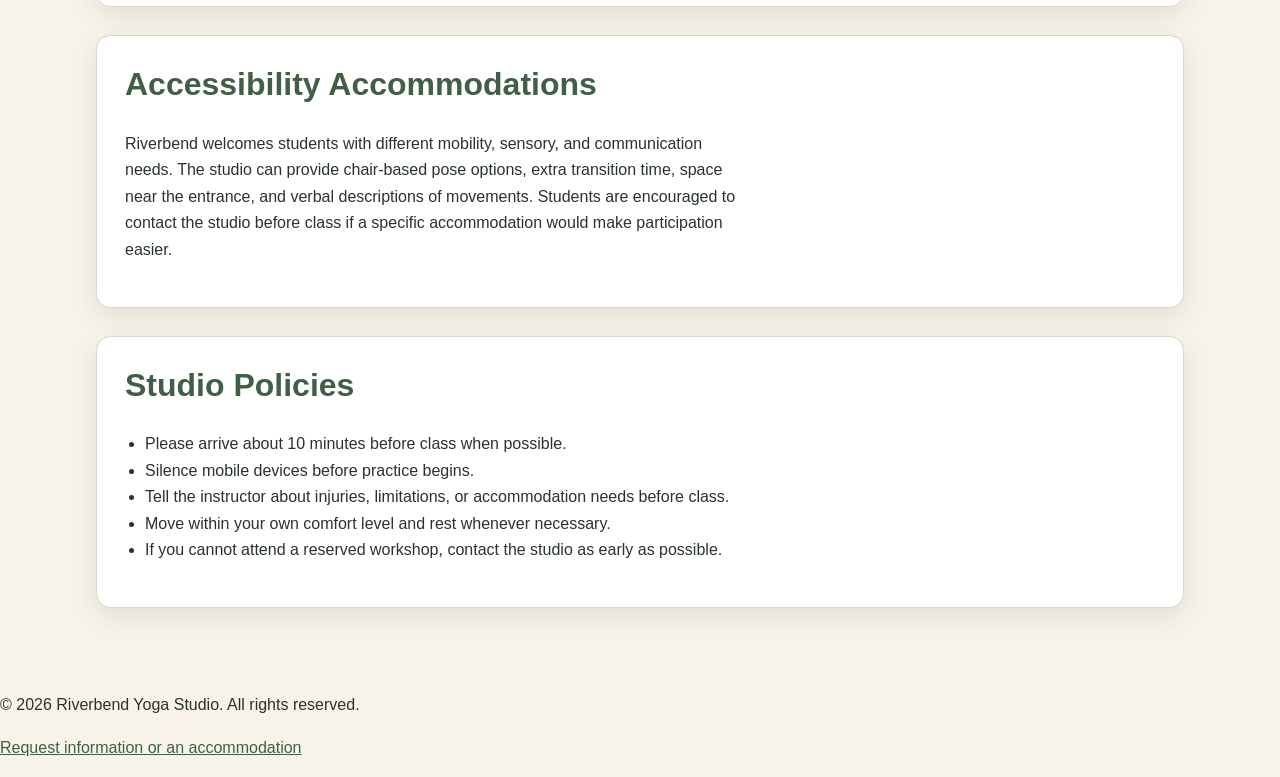
==== commit 9c216a26: "Add files via upload" ====
--- a/about.html
+++ b/about.html
@@ -5,10 +5,12 @@
     <meta name="viewport" content="width=device-width, initial-scale=1.0">
     <title>Riverbend Yoga Studio | About</title>
     <link rel="stylesheet" href="styles.css">
+    <script src="script.js" defer></script>
 </head>
 <body>
     <header>
         <h1>About Riverbend Yoga Studio</h1>
+        <p>Meet the people and values behind our calm, inclusive studio.</p>
         <nav aria-label="Main navigation">
             <a href="index.html">Home</a>
             <a href="services.html">Classes and Services</a>
@@ -20,15 +22,14 @@
     <main>
         <section aria-labelledby="instructors-heading">
             <h2 id="instructors-heading">Meet Our Instructors</h2>
-            <div class="split-layout">
+            <div class="about-layout">
                 <img src="yoga-instructor.jpg" alt="Riverbend yoga instructor smiling in the studio before class">
-                <div class="card-grid">
-                    <article class="card">
+                <div>
+                    <article>
                         <h3>Maya Collins - Lead Instructor</h3>
                         <p>Maya teaches gentle and vinyasa classes with an emphasis on clear instruction, steady breathing, and practical modifications. She enjoys helping beginners feel comfortable while also giving experienced students room to grow.</p>
                     </article>
-
-                    <article class="card">
+                    <article>
                         <h3>Daniel Reed - Restorative Instructor</h3>
                         <p>Daniel focuses on restorative practice and mindful movement. His classes encourage students to slow down, use supportive props, and choose positions that feel sustainable and comfortable.</p>
                     </article>
@@ -43,7 +44,7 @@
 
         <section aria-labelledby="policies-heading">
             <h2 id="policies-heading">Studio Policies</h2>
-            <ul class="policy-list">
+            <ul>
                 <li>Please arrive about 10 minutes before class when possible.</li>
                 <li>Silence mobile devices before practice begins.</li>
                 <li>Tell the instructor about injuries, limitations, or accommodation needs before class.</li>
